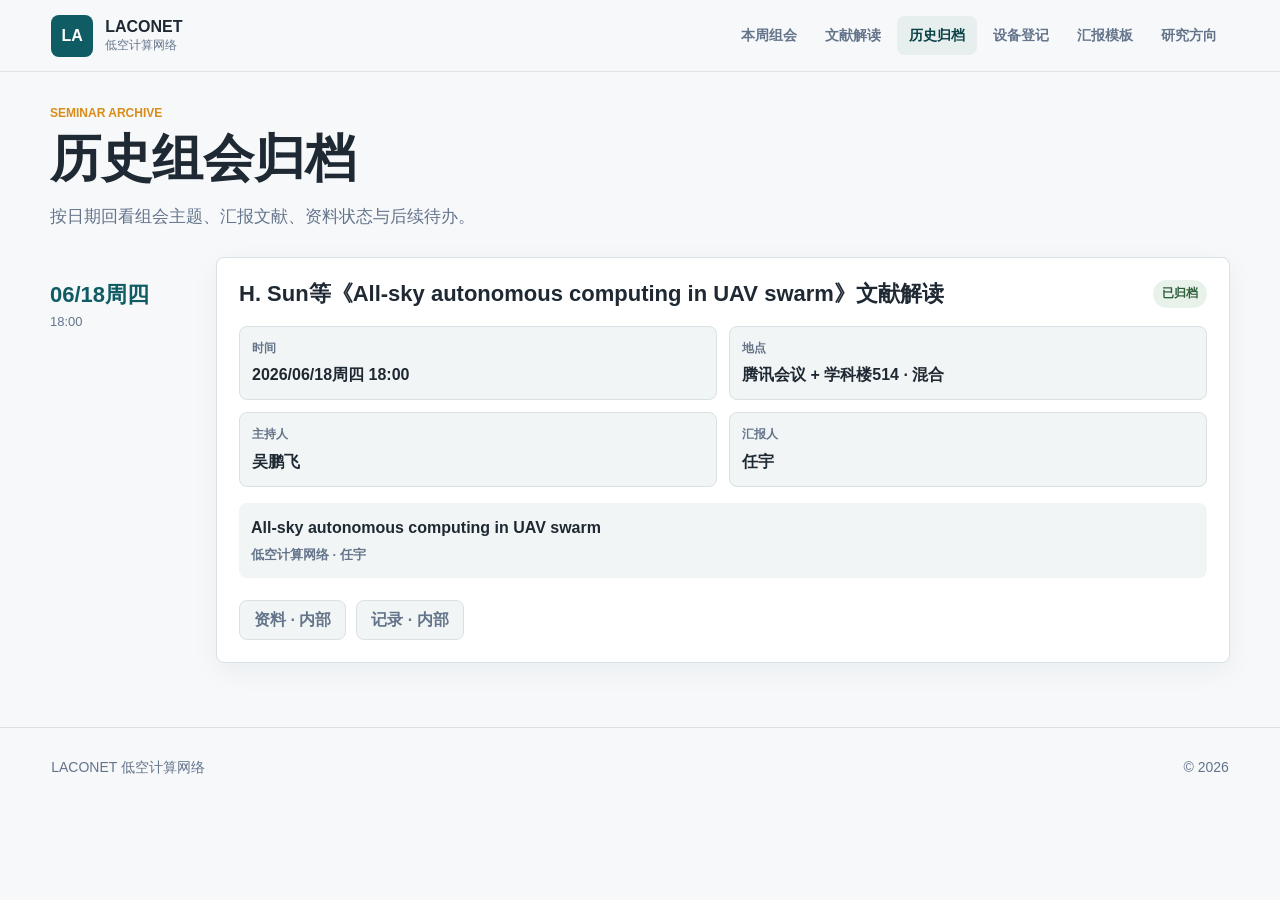
==== archive.html @ e458f063 "Initial LACONET seminar site" ====
<!doctype html>
<html lang="zh-CN">
  <head>
    <meta charset="utf-8">
    <meta name="viewport" content="width=device-width, initial-scale=1">
    <title>历史归档 | LACONET</title>
    <meta name="description" content="LACONET 历史组会记录与资料归档。">
    <link rel="icon" href="assets/favicon.svg" type="image/svg+xml">
    <link rel="stylesheet" href="assets/css/styles.css">
  </head>
  <body data-page="archive">
    <header class="site-header">
      <a class="brand" href="index.html" aria-label="LACONET 首页">
        <span class="brand-mark">LA</span>
        <span>
          <strong>LACONET</strong>
          <small>低空计算网络</small>
        </span>
      </a>
      <nav class="site-nav" aria-label="主导航">
        <a href="index.html" data-nav="home">本周组会</a>
        <a href="papers.html" data-nav="papers">文献解读</a>
        <a href="archive.html" data-nav="archive">历史归档</a>
        <a href="equipment.html" data-nav="equipment">设备登记</a>
        <a href="templates.html" data-nav="templates">汇报模板</a>
        <a href="directions.html" data-nav="directions">研究方向</a>
      </nav>
    </header>

    <main class="page-shell">
      <section class="page-heading">
        <p class="eyebrow">Seminar Archive</p>
        <h1>历史组会归档</h1>
        <p>按日期回看组会主题、汇报文献、资料状态与后续待办。</p>
      </section>

      <section class="archive-timeline" id="archiveTimeline"></section>
    </main>

    <footer class="site-footer">
      <span>LACONET 低空计算网络</span>
      <span>© <span id="currentYear"></span></span>
    </footer>

    <script src="assets/js/data.js"></script>
    <script src="assets/js/main.js"></script>
  </body>
</html>
---- assets/css/styles.css ----
:root {
  --bg: #f6f8fa;
  --surface: #ffffff;
  --surface-soft: #f2f5f5;
  --text: #1f2933;
  --muted: #64748b;
  --line: #d9e1e4;
  --primary: #0f5c64;
  --primary-dark: #0a4148;
  --accent: #d98c18;
  --accent-soft: #fff2d8;
  --green: #477b55;
  --blue: #2f7ca8;
  --rose: #9f3952;
  --shadow: 0 16px 42px rgba(20, 35, 45, 0.08);
  --radius: 8px;
  color-scheme: light;
}

* {
  box-sizing: border-box;
}

html {
  scroll-behavior: smooth;
}

body {
  margin: 0;
  background: var(--bg);
  color: var(--text);
  font-family: "Inter", "Segoe UI", "PingFang SC", "Microsoft YaHei", Arial, sans-serif;
  line-height: 1.6;
  letter-spacing: 0;
}

a {
  color: inherit;
  text-decoration: none;
}

button,
input,
select {
  font: inherit;
}

.site-header {
  position: sticky;
  top: 0;
  z-index: 20;
  display: flex;
  align-items: center;
  justify-content: space-between;
  gap: 24px;
  min-height: 72px;
  padding: 12px clamp(20px, 4vw, 56px);
  border-bottom: 1px solid rgba(217, 225, 228, 0.9);
  background: rgba(246, 248, 250, 0.94);
  backdrop-filter: blur(18px);
}

.brand {
  display: inline-flex;
  align-items: center;
  gap: 12px;
  min-width: 220px;
}

.brand-mark {
  display: grid;
  width: 42px;
  height: 42px;
  place-items: center;
  border-radius: var(--radius);
  background: var(--primary);
  color: #fff;
  font-weight: 800;
}

.brand strong,
.brand small {
  display: block;
  line-height: 1.15;
}

.brand small {
  color: var(--muted);
  font-size: 12px;
  margin-top: 3px;
}

.site-nav {
  display: flex;
  align-items: center;
  justify-content: flex-end;
  gap: 4px;
  flex-wrap: wrap;
}

.site-nav a {
  display: inline-flex;
  align-items: center;
  min-height: 38px;
  padding: 8px 12px;
  border-radius: var(--radius);
  color: var(--muted);
  font-size: 14px;
  font-weight: 650;
}

.site-nav a:hover,
.site-nav a[aria-current] {
  background: #e6eeee;
  color: var(--primary-dark);
}

.page-shell {
  width: min(1180px, calc(100% - 32px));
  margin: 0 auto;
  padding: 32px 0 64px;
}

.workbench-hero {
  display: grid;
  grid-template-columns: minmax(0, 0.9fr) minmax(460px, 1.1fr);
  gap: 28px;
  align-items: stretch;
  margin-bottom: 20px;
}

.hero-copy {
  display: flex;
  min-height: 320px;
  flex-direction: column;
  justify-content: center;
  padding: clamp(28px, 5vw, 56px);
  border: 1px solid var(--line);
  border-radius: var(--radius);
  background: var(--surface);
  box-shadow: var(--shadow);
}

.eyebrow {
  margin: 0 0 8px;
  color: var(--accent);
  font-size: 12px;
  font-weight: 800;
  letter-spacing: 0;
  text-transform: uppercase;
}

h1,
h2,
h3,
p {
  overflow-wrap: anywhere;
}

h1 {
  margin: 0;
  font-size: clamp(32px, 5vw, 56px);
  line-height: 1.08;
  letter-spacing: 0;
}

h2 {
  margin: 0;
  font-size: 22px;
  line-height: 1.25;
  letter-spacing: 0;
}

h3 {
  margin: 0;
  font-size: 18px;
  line-height: 1.35;
  letter-spacing: 0;
}

.hero-lede {
  max-width: 540px;
  margin: 18px 0 0;
  color: var(--muted);
  font-size: 18px;
}

.hero-actions,
.material-row {
  display: flex;
  flex-wrap: wrap;
  gap: 10px;
  margin-top: 22px;
}

.button,
.material {
  display: inline-flex;
  align-items: center;
  justify-content: center;
  min-height: 40px;
  padding: 9px 14px;
  border: 1px solid var(--line);
  border-radius: var(--radius);
  background: var(--surface);
  color: var(--primary-dark);
  font-weight: 750;
  line-height: 1.2;
}

.button.primary {
  border-color: var(--primary);
  background: var(--primary);
  color: #fff;
}

.button.ghost:hover,
.button.primary:hover,
.material:hover {
  transform: translateY(-1px);
}

.button.full {
  width: 100%;
}

.material.disabled {
  background: var(--surface-soft);
  color: var(--muted);
  cursor: default;
}

.network-panel {
  position: relative;
  min-height: 320px;
  overflow: hidden;
  border: 1px solid var(--line);
  border-radius: var(--radius);
  background: var(--surface);
  box-shadow: var(--shadow);
}

.network-panel canvas {
  display: block;
  width: 100%;
  height: 100%;
  min-height: 320px;
}

.network-legend {
  position: absolute;
  right: 18px;
  bottom: 16px;
  display: flex;
  gap: 12px;
  flex-wrap: wrap;
  padding: 8px 10px;
  border: 1px solid var(--line);
  border-radius: var(--radius);
  background: rgba(255, 255, 255, 0.86);
  color: var(--muted);
  font-size: 12px;
  font-weight: 750;
}

.legend-dot {
  display: inline-block;
  width: 9px;
  height: 9px;
  margin-right: 5px;
  border-radius: 999px;
}

.legend-dot.air {
  background: var(--primary);
}

.legend-dot.edge {
  background: var(--accent);
}

.legend-dot.ground {
  background: var(--muted);
}

.metric-strip {
  display: grid;
  grid-template-columns: repeat(4, minmax(0, 1fr));
  gap: 12px;
  margin: 22px 0;
}

.metric-strip article {
  min-height: 96px;
  padding: 18px;
  border: 1px solid var(--line);
  border-radius: var(--radius);
  background: var(--surface);
}

.metric-strip span {
  display: block;
  color: var(--primary);
  font-size: 26px;
  font-weight: 850;
  line-height: 1.1;
}

.metric-strip strong {
  display: block;
  margin-top: 8px;
  color: var(--muted);
  font-size: 13px;
}

.dashboard-grid {
  display: grid;
  grid-template-columns: repeat(3, minmax(0, 1fr));
  gap: 16px;
}

.span-2 {
  grid-column: span 2;
}

.card,
.filter-panel,
.archive-content,
.direction-detail,
.paper-hero,
.article-body,
.toc-panel {
  border: 1px solid var(--line);
  border-radius: var(--radius);
  background: var(--surface);
  box-shadow: 0 8px 28px rgba(20, 35, 45, 0.05);
}

.card {
  padding: 22px;
}

.card-head,
.result-toolbar {
  display: flex;
  align-items: flex-start;
  justify-content: space-between;
  gap: 16px;
  margin-bottom: 18px;
}

.card-head .eyebrow {
  margin-bottom: 5px;
}

.feature-title {
  margin-bottom: 18px;
  font-size: 24px;
}

.meeting-note {
  margin: 16px 0 0;
  padding: 12px 14px;
  border-left: 3px solid var(--accent);
  border-radius: 0 var(--radius) var(--radius) 0;
  background: var(--accent-soft);
  color: #744706;
  font-weight: 700;
}

.meta-grid {
  display: grid;
  grid-template-columns: repeat(2, minmax(0, 1fr));
  gap: 12px;
  margin: 0;
}

.meta-grid div {
  padding: 12px;
  border: 1px solid var(--line);
  border-radius: var(--radius);
  background: var(--surface-soft);
}

.meta-grid dt {
  margin: 0 0 4px;
  color: var(--muted);
  font-size: 12px;
  font-weight: 750;
}

.meta-grid dd {
  margin: 0;
  font-weight: 750;
}

.status {
  display: inline-flex;
  align-items: center;
  min-height: 28px;
  padding: 4px 9px;
  border-radius: 999px;
  background: #e7eceb;
  color: var(--primary-dark);
  font-size: 12px;
  font-weight: 800;
  white-space: nowrap;
}

.status.pending {
  background: var(--accent-soft);
  color: #89540d;
}

.status.archived {
  background: #e8f2ea;
  color: #2e5f3b;
}

.status.warning {
  background: #fbe7eb;
  color: #843047;
}

.check-list {
  display: grid;
  gap: 12px;
  padding: 0;
  margin: 0;
  list-style: none;
}

.check-list li {
  position: relative;
  padding-left: 24px;
  font-weight: 700;
}

.check-list li::before {
  content: "";
  position: absolute;
  left: 0;
  top: 9px;
  width: 10px;
  height: 10px;
  border-radius: 999px;
  background: var(--accent);
}

.paper-list,
.paper-grid,
.template-grid {
  display: grid;
  gap: 14px;
}

.paper-grid {
  grid-template-columns: repeat(2, minmax(0, 1fr));
}

.paper-card {
  display: flex;
  min-height: 260px;
  flex-direction: column;
  padding: 18px;
  border: 1px solid var(--line);
  border-radius: var(--radius);
  background: #fff;
}

.paper-card-top,
.paper-hero-meta {
  display: flex;
  align-items: center;
  gap: 10px;
  flex-wrap: wrap;
  color: var(--muted);
  font-size: 13px;
  font-weight: 700;
}

.paper-card h3 {
  margin: 14px 0 8px;
}

.paper-card h3 a:hover,
.compact-list a:hover strong,
.archive-papers a:hover,
.question-list a:hover strong {
  color: var(--primary);
}

.paper-card p {
  margin: 0 0 12px;
}

.paper-meta,
.muted {
  color: var(--muted);
}

.tag-row {
  display: flex;
  flex-wrap: wrap;
  gap: 7px;
  margin-top: auto;
}

.tag {
  display: inline-flex;
  align-items: center;
  min-height: 28px;
  padding: 4px 9px;
  border: 1px solid #d9e5e4;
  border-radius: 999px;
  background: #eef5f4;
  color: var(--primary-dark);
  font-size: 12px;
  font-weight: 750;
}

.compact-list,
.question-list {
  display: grid;
  gap: 10px;
}

.compact-list a,
.question-list a {
  display: grid;
  gap: 3px;
  padding: 12px 0;
  border-bottom: 1px solid var(--line);
}

.compact-list a:last-child,
.question-list a:last-child {
  border-bottom: 0;
}

.compact-list span,
.question-list span {
  color: var(--muted);
  font-size: 13px;
}

.quick-link-grid {
  display: grid;
  grid-template-columns: repeat(2, minmax(0, 1fr));
  gap: 10px;
}

.quick-link-grid a {
  min-height: 72px;
  padding: 14px;
  border: 1px solid var(--line);
  border-radius: var(--radius);
  background: var(--surface-soft);
  font-weight: 800;
}

.quick-link-grid a:hover {
  border-color: var(--primary);
  color: var(--primary);
}

.section-block {
  margin-top: 30px;
}

.section-title {
  margin-bottom: 16px;
}

.direction-grid,
.direction-map {
  display: grid;
  grid-template-columns: repeat(5, minmax(0, 1fr));
  gap: 12px;
}

.direction-card {
  display: grid;
  gap: 8px;
  min-height: 112px;
  padding: 18px;
  border-radius: var(--radius);
  background: var(--surface);
  border: 1px solid var(--line);
}

.direction-card strong {
  font-size: 18px;
}

.direction-card span {
  color: var(--muted);
  font-size: 13px;
}

.direction-card.teal,
.direction-detail.teal {
  border-top: 4px solid var(--primary);
}

.direction-card.green,
.direction-detail.green {
  border-top: 4px solid var(--green);
}

.direction-card.blue,
.direction-detail.blue {
  border-top: 4px solid var(--blue);
}

.direction-card.amber,
.direction-detail.amber {
  border-top: 4px solid var(--accent);
}

.direction-card.rose,
.direction-detail.rose {
  border-top: 4px solid var(--rose);
}

.page-heading {
  max-width: 820px;
  margin-bottom: 26px;
}

.page-heading h1 {
  font-size: clamp(34px, 4vw, 52px);
}

.page-heading p:last-child {
  color: var(--muted);
  font-size: 17px;
}

.library-layout {
  display: grid;
  grid-template-columns: 280px minmax(0, 1fr);
  gap: 18px;
  align-items: start;
}

.filter-panel {
  position: sticky;
  top: 94px;
  display: grid;
  gap: 14px;
  padding: 18px;
}

.filter-panel label {
  display: grid;
  gap: 7px;
  color: var(--muted);
  font-size: 13px;
  font-weight: 750;
}

.filter-panel input,
.filter-panel select {
  width: 100%;
  min-height: 42px;
  padding: 9px 10px;
  border: 1px solid var(--line);
  border-radius: var(--radius);
  background: #fff;
  color: var(--text);
}

.library-results {
  min-width: 0;
}

.result-toolbar {
  min-height: 52px;
  padding: 14px 16px;
  border: 1px solid var(--line);
  border-radius: var(--radius);
  background: var(--surface);
}

.result-toolbar span {
  color: var(--muted);
}

.detail-shell {
  width: min(1120px, calc(100% - 32px));
}

.paper-hero {
  padding: clamp(24px, 4vw, 42px);
  margin-bottom: 18px;
}

.paper-hero h1 {
  max-width: 920px;
  font-size: clamp(28px, 4vw, 44px);
}

.paper-hero .summary {
  max-width: 860px;
  color: var(--muted);
  font-size: 18px;
}

.detail-layout {
  display: grid;
  grid-template-columns: minmax(0, 1fr) 230px;
  gap: 18px;
  align-items: start;
}

.article-body {
  min-width: 0;
  padding: clamp(22px, 4vw, 42px);
}

.article-body.compact {
  max-width: 880px;
}

.article-body h1 {
  margin-bottom: 24px;
  font-size: 34px;
}

.article-body h2 {
  margin-top: 32px;
  padding-top: 18px;
  border-top: 1px solid var(--line);
}

.article-body h3 {
  margin-top: 24px;
}

.article-body p,
.article-body li {
  color: #334155;
}

.article-body a {
  color: var(--primary);
  font-weight: 750;
}

.article-body pre {
  overflow: auto;
  padding: 16px;
  border-radius: var(--radius);
  background: #17242b;
  color: #eef5f4;
}

.article-body code {
  padding: 2px 5px;
  border-radius: 5px;
  background: #e9eeee;
}

.article-body pre code {
  padding: 0;
  background: transparent;
}

.article-body table {
  width: 100%;
  border-collapse: collapse;
  margin: 18px 0;
  font-size: 14px;
}

.article-body th,
.article-body td {
  padding: 10px;
  border: 1px solid var(--line);
  text-align: left;
  vertical-align: top;
}

.article-body th {
  background: var(--surface-soft);
}

.toc-panel {
  position: sticky;
  top: 94px;
  padding: 18px;
}

.toc-panel strong {
  display: block;
  margin-bottom: 12px;
}

.toc-panel nav {
  display: grid;
  gap: 6px;
}

.toc-panel a {
  padding: 6px 0;
  color: var(--muted);
  font-size: 14px;
}

.toc-panel a:hover {
  color: var(--primary);
}

.toc-panel .toc-h3 {
  padding-left: 12px;
  font-size: 13px;
}

.archive-timeline {
  display: grid;
  gap: 18px;
}

.archive-item {
  display: grid;
  grid-template-columns: 150px minmax(0, 1fr);
  gap: 16px;
}

.archive-date {
  padding-top: 20px;
}

.archive-date strong,
.archive-date span {
  display: block;
}

.archive-date strong {
  color: var(--primary);
  font-size: 22px;
}

.archive-date span {
  color: var(--muted);
  font-size: 13px;
}

.archive-content {
  padding: 22px;
}

.archive-papers {
  display: grid;
  gap: 8px;
  margin-top: 16px;
}

.archive-papers a {
  display: grid;
  gap: 4px;
  padding: 12px;
  border-radius: var(--radius);
  background: var(--surface-soft);
  font-weight: 800;
}

.archive-papers span {
  color: var(--muted);
  font-size: 13px;
  font-weight: 650;
}

.template-grid {
  grid-template-columns: repeat(3, minmax(0, 1fr));
}

.template-card {
  display: flex;
  flex-direction: column;
}

.template-card p {
  margin-top: 0;
}

.template-actions {
  display: flex;
  flex-wrap: wrap;
  gap: 10px;
  margin-top: auto;
}

.template-actions .button {
  cursor: pointer;
}

.template-actions .button[aria-pressed] {
  border-color: var(--primary);
  background: #e6eeee;
  color: var(--primary-dark);
}

.direction-map {
  grid-template-columns: repeat(2, minmax(0, 1fr));
}

.direction-detail {
  display: grid;
  gap: 18px;
  min-height: 280px;
  padding: 24px;
}

.direction-detail h2 {
  font-size: 28px;
}

.empty-state,
.alert {
  display: grid;
  gap: 4px;
  padding: 18px;
  border: 1px dashed var(--line);
  border-radius: var(--radius);
  background: var(--surface-soft);
  color: var(--muted);
}

.empty-state strong {
  color: var(--text);
}

.alert {
  margin-bottom: 20px;
  border-style: solid;
  border-color: #f1c78e;
  background: var(--accent-soft);
  color: #744706;
}

.skeleton-block {
  min-height: 160px;
  border-radius: var(--radius);
  background: linear-gradient(90deg, #eef2f3 0%, #f8fafb 50%, #eef2f3 100%);
  background-size: 200% 100%;
  animation: shimmer 1.5s infinite linear;
}

.skeleton-block.small {
  min-height: 90px;
}

.skeleton-block.tall {
  min-height: 460px;
}

@keyframes shimmer {
  from {
    background-position: 0 0;
  }
  to {
    background-position: -200% 0;
  }
}

.site-footer {
  display: flex;
  justify-content: space-between;
  gap: 16px;
  padding: 28px clamp(20px, 4vw, 56px);
  border-top: 1px solid var(--line);
  color: var(--muted);
  font-size: 14px;
}

.equipment-layout {
  display: grid;
  grid-template-columns: minmax(0, 1fr) 320px;
  gap: 18px;
  align-items: start;
}

.equipment-main,
.equipment-side {
  min-width: 0;
}

.equipment-side {
  display: grid;
  gap: 16px;
}

.equipment-grid,
.usage-list {
  display: grid;
  gap: 14px;
}

.equipment-grid {
  grid-template-columns: repeat(2, minmax(0, 1fr));
}

.equipment-card {
  display: flex;
  min-height: 300px;
  flex-direction: column;
  padding: 18px;
  border: 1px solid var(--line);
  border-radius: var(--radius);
  background: #fff;
}

.equipment-card h3 {
  margin: 14px 0 0;
}

.equipment-card p {
  margin: 0 0 12px;
}

.equipment-status {
  display: inline-flex;
  align-items: center;
  min-height: 28px;
  padding: 4px 9px;
  border-radius: 999px;
  background: #e7eceb;
  color: var(--primary-dark);
  font-size: 12px;
  font-weight: 800;
  white-space: nowrap;
}

.equipment-status.available {
  background: #e8f2ea;
  color: #2e5f3b;
}

.equipment-status.in-use {
  background: var(--accent-soft);
  color: #89540d;
}

.equipment-status.maintenance {
  background: #fbe7eb;
  color: #843047;
}

.equipment-status.pending {
  background: #e8f0fb;
  color: #245b87;
}

.equipment-status.done {
  background: #eef5f4;
  color: var(--primary-dark);
}

.equipment-meta {
  display: grid;
  gap: 8px;
  margin: 16px 0;
}

.equipment-meta div {
  display: flex;
  justify-content: space-between;
  gap: 12px;
  padding-bottom: 8px;
  border-bottom: 1px solid var(--line);
}

.equipment-meta dt,
.equipment-meta dd {
  margin: 0;
}

.equipment-meta dt {
  color: var(--muted);
  font-size: 13px;
  font-weight: 750;
}

.equipment-meta dd {
  text-align: right;
  font-weight: 800;
}

.disabled-action {
  opacity: 0.72;
  cursor: default;
}

.usage-item {
  display: grid;
  grid-template-columns: 150px minmax(0, 1fr);
  gap: 16px;
}

.usage-time {
  padding-top: 20px;
}

.usage-time strong,
.usage-time span {
  display: block;
}

.usage-time strong {
  color: var(--primary);
  font-size: 22px;
}

.usage-time span {
  color: var(--muted);
  font-size: 13px;
}

.usage-content {
  padding: 22px;
  border: 1px solid var(--line);
  border-radius: var(--radius);
  background: var(--surface);
  box-shadow: 0 8px 28px rgba(20, 35, 45, 0.05);
}

.usage-content p {
  margin: 0 0 14px;
}

.usage-meta {
  display: flex;
  flex-wrap: wrap;
  gap: 8px;
}

.usage-meta span {
  display: inline-flex;
  min-height: 30px;
  align-items: center;
  padding: 5px 9px;
  border-radius: 999px;
  background: var(--surface-soft);
  color: var(--muted);
  font-size: 13px;
  font-weight: 750;
}

@media (max-width: 980px) {
  .equipment-layout,
  .usage-item {
    grid-template-columns: 1fr;
  }

  .equipment-grid {
    grid-template-columns: repeat(2, minmax(0, 1fr));
  }
}

@media (max-width: 680px) {
  .equipment-grid {
    grid-template-columns: 1fr;
  }
}

@media (max-width: 980px) {
  .site-header {
    align-items: flex-start;
    flex-direction: column;
  }

  .site-nav {
    justify-content: flex-start;
  }

  .workbench-hero,
  .library-layout,
  .detail-layout,
  .archive-item {
    grid-template-columns: 1fr;
  }

  .filter-panel,
  .toc-panel {
    position: static;
  }

  .dashboard-grid,
  .metric-strip,
  .direction-grid,
  .direction-map,
  .template-grid {
    grid-template-columns: repeat(2, minmax(0, 1fr));
  }

  .span-2 {
    grid-column: span 2;
  }
}

@media (max-width: 680px) {
  .page-shell {
    width: min(100% - 24px, 1180px);
    padding-top: 20px;
  }

  .site-header {
    padding: 12px;
  }

  .brand {
    min-width: 0;
  }

  .site-nav {
    width: 100%;
    display: grid;
    grid-template-columns: repeat(2, minmax(0, 1fr));
  }

  .site-nav a {
    justify-content: center;
  }

  .workbench-hero {
    gap: 12px;
  }

  .hero-copy {
    min-height: auto;
    padding: 24px;
  }

  .network-panel,
  .network-panel canvas {
    min-height: 260px;
  }

  .dashboard-grid,
  .metric-strip,
  .direction-grid,
  .direction-map,
  .template-grid,
  .paper-grid,
  .meta-grid {
    grid-template-columns: 1fr;
  }

  .span-2 {
    grid-column: span 1;
  }

  .card-head,
  .result-toolbar {
    align-items: flex-start;
    flex-direction: column;
  }

  .quick-link-grid {
    grid-template-columns: 1fr;
  }

  .site-footer {
    flex-direction: column;
    padding: 22px 12px;
  }
}
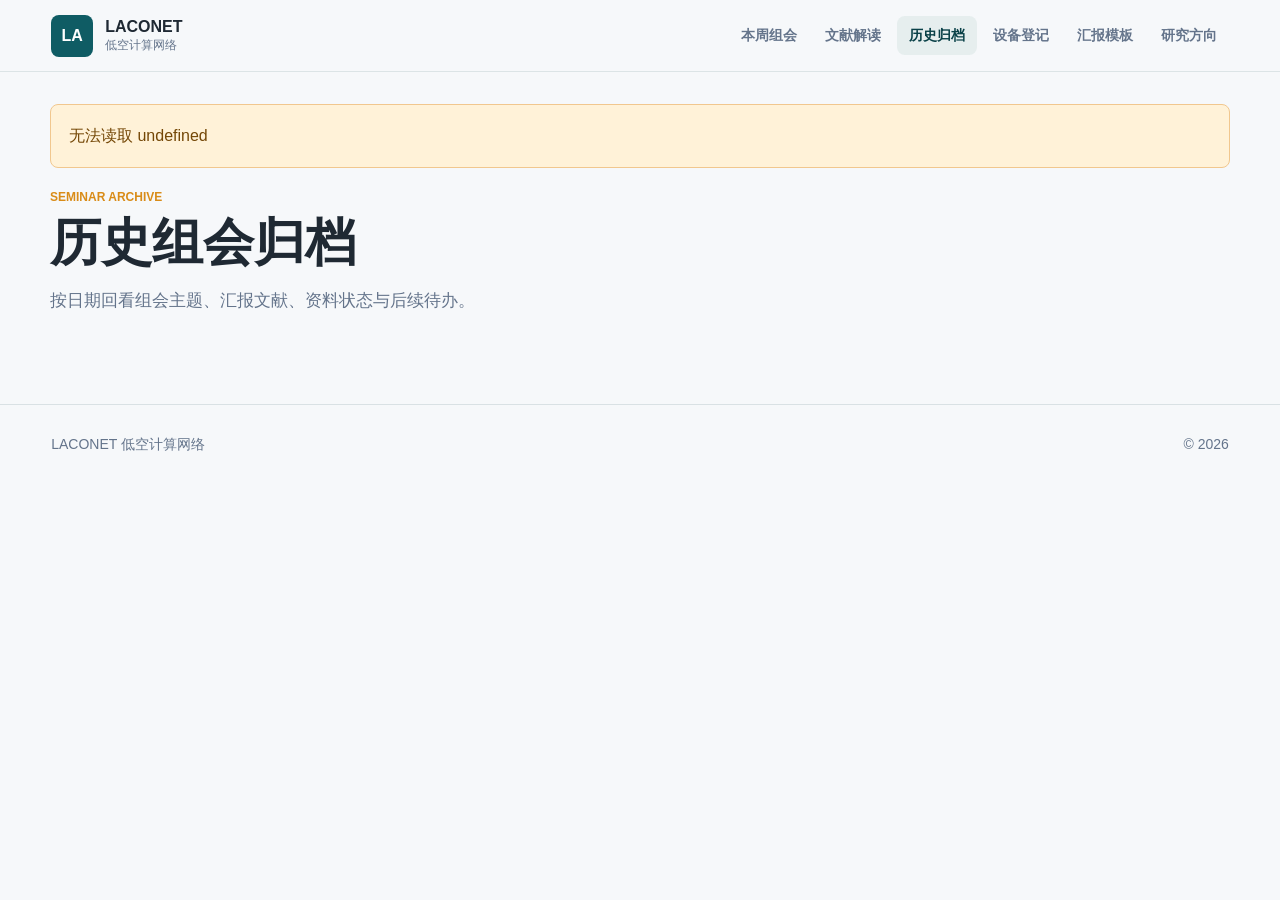
==== commit 46b32999: "Archive September 12 seminar and announce September 19 reports" ====
--- a/archive.html
+++ b/archive.html
@@ -6,7 +6,7 @@
     <title>历史归档 | LACONET</title>
     <meta name="description" content="LACONET 历史组会记录与资料归档。">
     <link rel="icon" href="assets/favicon.svg" type="image/svg+xml">
-    <link rel="stylesheet" href="assets/css/styles.css">
+    <link rel="stylesheet" href="assets/css/styles.css?v=20260904-pid-rid">
   </head>
   <body data-page="archive">
     <header class="site-header">
@@ -42,7 +42,7 @@
       <span>© <span id="currentYear"></span></span>
     </footer>
 
-    <script src="assets/js/data.js"></script>
-    <script src="assets/js/main.js"></script>
+    <script src="assets/js/data.js?v=20260904-pid-rid"></script>
+    <script src="assets/js/main.js?v=20260916-seminars"></script>
   </body>
 </html>
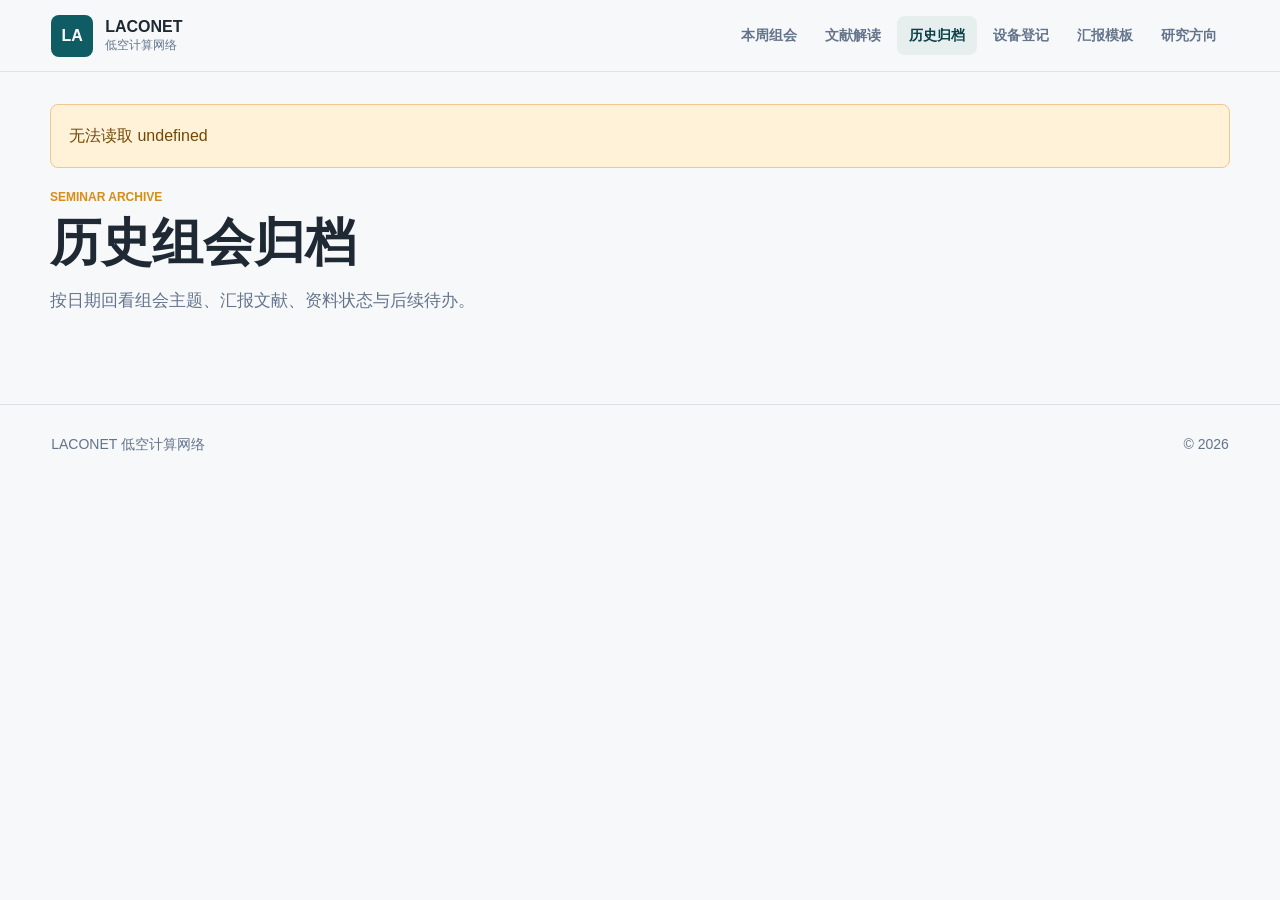
==== commit 83b04d8f: "Archive September 19 presentations and meeting minutes" ====
--- a/archive.html
+++ b/archive.html
@@ -43,6 +43,6 @@
     </footer>
 
     <script src="assets/js/data.js?v=20260904-pid-rid"></script>
-    <script src="assets/js/main.js?v=20260916-seminars"></script>
+    <script src="assets/js/main.js?v=20260919-archive"></script>
   </body>
 </html>
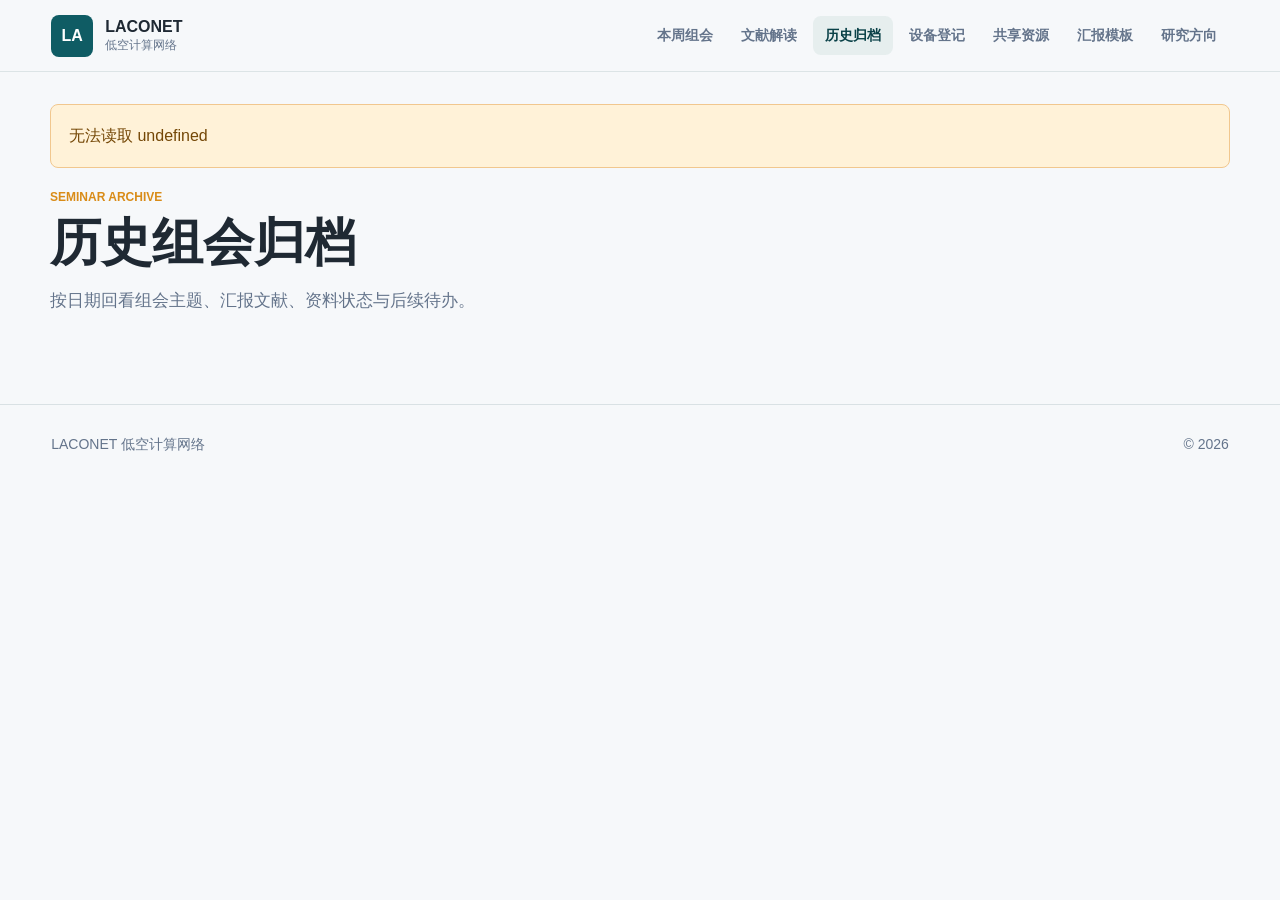
==== commit 109470da: "Add shared resources page with GrADyS-SIM reference framework" ====
--- a/archive.html
+++ b/archive.html
@@ -22,6 +22,7 @@
         <a href="papers.html" data-nav="papers">文献解读</a>
         <a href="archive.html" data-nav="archive">历史归档</a>
         <a href="equipment.html" data-nav="equipment">设备登记</a>
+        <a href="resources.html" data-nav="resources">共享资源</a>
         <a href="templates.html" data-nav="templates">汇报模板</a>
         <a href="directions.html" data-nav="directions">研究方向</a>
       </nav>
@@ -43,6 +44,6 @@
     </footer>
 
     <script src="assets/js/data.js?v=20260904-pid-rid"></script>
-    <script src="assets/js/main.js?v=20260919-archive"></script>
+    <script src="assets/js/main.js?v=20261017-resources"></script>
   </body>
 </html>
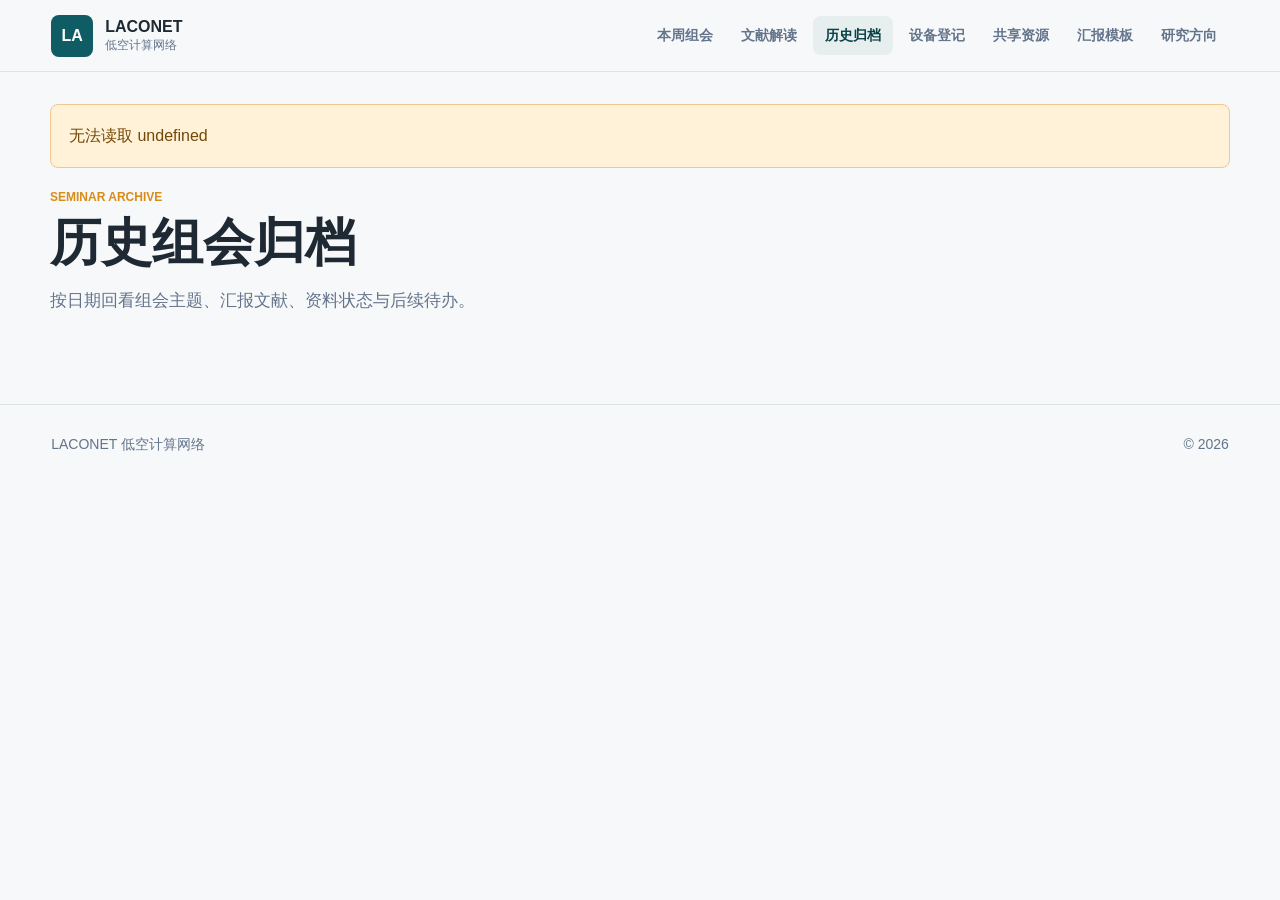
==== commit 87769867: "Archive October 17 reports and announce October 24 seminar" ====
--- a/archive.html
+++ b/archive.html
@@ -44,6 +44,6 @@
     </footer>
 
     <script src="assets/js/data.js?v=20260904-pid-rid"></script>
-    <script src="assets/js/main.js?v=20261017-resources"></script>
+    <script src="assets/js/main.js?v=20261023-meetings"></script>
   </body>
 </html>
--- a/assets/css/styles.css
+++ b/assets/css/styles.css
@@ -499,6 +499,31 @@
   color: var(--muted);
 }
 
+.id-row {
+  display: flex;
+  flex-wrap: wrap;
+  gap: 6px;
+}
+
+.id-chip {
+  display: inline-flex;
+  max-width: 100%;
+  padding: 3px 6px;
+  border-radius: 5px;
+  background: #e9eeee;
+  color: var(--primary-dark);
+  font-size: 12px;
+  font-weight: 750;
+  line-height: 1.4;
+  white-space: normal;
+  overflow-wrap: anywhere;
+}
+
+.id-chip.soft {
+  background: #f2f5f5;
+  color: var(--muted);
+}
+
 .tag-row {
   display: flex;
   flex-wrap: wrap;
@@ -743,6 +768,18 @@
   color: #334155;
 }
 
+.article-body .task-item {
+  display: flex;
+  gap: 8px;
+  align-items: flex-start;
+  list-style: none;
+}
+
+.article-body .task-item input {
+  margin-top: 5px;
+  accent-color: var(--primary);
+}
+
 .article-body a {
   color: var(--primary);
   font-weight: 750;
@@ -855,6 +892,10 @@
   display: grid;
   gap: 8px;
   margin-top: 16px;
+}
+
+.hero-related {
+  margin-top: 22px;
 }
 
 .archive-papers a {
@@ -1267,3 +1308,50 @@
     padding: 22px 12px;
   }
 }
+
+/* Homepage research introduction video */
+.intro-video-panel {
+  min-width: 0;
+  margin: 0;
+  overflow: hidden;
+  align-self: center;
+  border: 1px solid var(--line);
+  border-radius: var(--radius);
+  background: var(--surface);
+}
+.intro-video-panel video {
+  display: block;
+  width: 100%;
+  height: auto;
+  aspect-ratio: 16 / 9;
+  background: #071e28;
+}
+.intro-video-panel figcaption {
+  display: flex;
+  justify-content: space-between;
+  align-items: center;
+  flex-wrap: wrap;
+  gap: 8px;
+  padding: 12px 16px;
+  font-size: 13px;
+}
+.intro-video-panel figcaption a {
+  color: var(--primary);
+  text-decoration: underline;
+  text-underline-offset: 3px;
+}
+
+.intro-video-section {
+  max-width: 960px;
+  margin: 0 auto 24px;
+}
+.intro-video-panel figcaption h1 {
+  margin: 0;
+  font-size: 16px;
+  line-height: 1.5;
+  letter-spacing: normal;
+}
+.intro-video-panel figcaption h1 .muted {
+  font-size: 13px;
+  font-weight: 400;
+}
